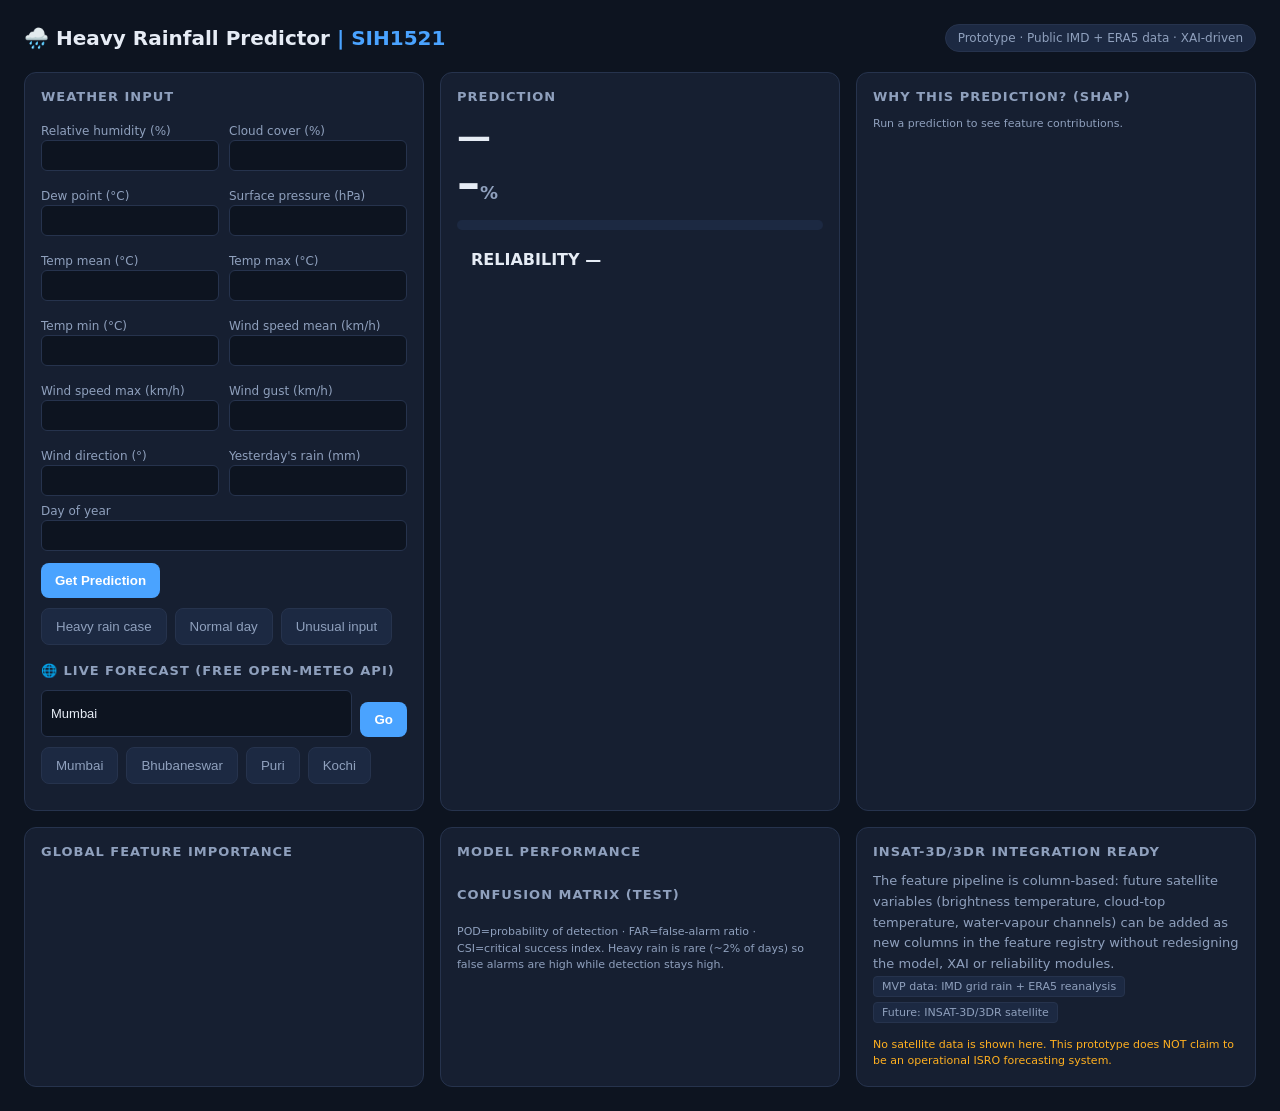
==== frontend/index.html @ a5f07824 "SIH1521: XAI-based heavy rainfall predictor (XGBoost + SHAP + reliability + FastAPI dashboard + live" ====
<!DOCTYPE html>
<html lang="en">
<head>
<meta charset="UTF-8">
<meta name="viewport" content="width=device-width, initial-scale=1.0">
<title>Heavy Rainfall Predictor — SIH1521 (XAI-based)</title>
<style>
  :root { --bg:#0d1420; --card:#161f31; --line:#26334d; --txt:#e6ecf5; --mut:#8fa0bd;
          --red:#ff5c5c; --amber:#ffb020; --green:#2fd07a; --blue:#4aa3ff; }
  * { box-sizing:border-box; margin:0; padding:0; }
  body { background:var(--bg); color:var(--txt); font-family:"Segoe UI",system-ui,Arial,sans-serif; padding:24px; }
  header { display:flex; justify-content:space-between; align-items:center; margin-bottom:20px; flex-wrap:wrap; gap:10px; }
  h1 { font-size:20px; } h1 span { color:var(--blue); }
  .tag { background:#1c2942; border:1px solid var(--line); color:var(--mut); padding:6px 12px; border-radius:20px; font-size:12px; }
  .grid { display:grid; grid-template-columns:repeat(auto-fit,minmax(340px,1fr)); gap:16px; }
  .card { background:var(--card); border:1px solid var(--line); border-radius:12px; padding:16px; }
  .card h2 { font-size:13px; text-transform:uppercase; letter-spacing:1px; color:var(--mut); margin-bottom:12px; }
  .risk { font-size:34px; font-weight:700; }
  .risk.HIGH { color:var(--red); } .risk.MEDIUM { color:var(--amber); } .risk.LOW { color:var(--green); }
  .prob { font-size:46px; font-weight:800; color:var(--txt); }
  .prob small { font-size:18px; color:var(--mut); }
  .bar { height:10px; background:#1c2942; border-radius:6px; overflow:hidden; margin:10px 0; }
  .bar div { height:100%; background:linear-gradient(90deg,var(--amber),var(--red)); }
  label { display:block; font-size:12px; color:var(--mut); margin:8px 0 2px; }
  input, select { width:100%; background:#0d1420; border:1px solid var(--line); color:var(--txt);
                  border-radius:6px; padding:7px 9px; font-size:13px; }
  .row2 { display:grid; grid-template-columns:1fr 1fr; gap:10px; }
  button { background:var(--blue); color:#fff; border:0; border-radius:8px; padding:10px 14px;
           font-weight:600; cursor:pointer; margin-top:12px; }
  button.ghost { background:#1c2942; border:1px solid var(--line); color:var(--mut); font-weight:500; margin:0; }
  .samples { display:flex; gap:8px; flex-wrap:wrap; margin-top:10px; }
  .rel { display:inline-block; padding:6px 14px; border-radius:20px; font-weight:700; font-size:16px; }
  .rel.HIGH { background:rgba(47,208,122,.15); color:var(--green); }
  .rel.MEDIUM { background:rgba(255,176,32,.15); color:var(--amber); }
  .rel.LOW { background:rgba(255,92,92,.15); color:var(--red); }
  ul.why { margin-top:10px; list-style:none; }
  ul.why li { font-size:13px; padding:6px 0; border-bottom:1px dashed var(--line); display:flex; justify-content:space-between; gap:10px; }
  ul.why .up { color:var(--red); } ul.why .down { color:var(--blue); }
  svg { width:100%; }
  table { width:100%; border-collapse:collapse; font-size:13px; }
  td, th { padding:6px 8px; text-align:left; border-bottom:1px solid var(--line); }
  td.num { text-align:right; }
  .note { font-size:11px; color:var(--mut); margin-top:10px; line-height:1.5; }
  .badge { font-size:11px; background:#1c2942; border:1px solid var(--line); color:var(--mut);
           padding:3px 8px; border-radius:4px; margin:0 4px 4px 0; display:inline-block; }
  #status { font-size:12px; color:var(--mut); margin-top:10px; }
  .err { color:var(--red); font-size:12px; margin-top:10px; }
</style>
</head>
<body>
<header>
  <h1>🌧️ Heavy Rainfall Predictor <span>| SIH1521</span></h1>
  <span class="tag">Prototype · Public IMD + ERA5 data · XAI-driven</span>
</header>

<div class="grid">
  <div class="card">
    <h2>Weather input</h2>
    <div class="row2">
      <div><label>Relative humidity (%)</label><input id="relative_humidity" type="number" step="any"></div>
      <div><label>Cloud cover (%)</label><input id="cloud_cover" type="number" step="any"></div>
      <div><label>Dew point (°C)</label><input id="dew_point" type="number" step="any"></div>
      <div><label>Surface pressure (hPa)</label><input id="surface_pressure" type="number" step="any"></div>
      <div><label>Temp mean (°C)</label><input id="temp_mean" type="number" step="any"></div>
      <div><label>Temp max (°C)</label><input id="temp_max" type="number" step="any"></div>
      <div><label>Temp min (°C)</label><input id="temp_min" type="number" step="any"></div>
      <div><label>Wind speed mean (km/h)</label><input id="wind_speed_mean" type="number" step="any"></div>
      <div><label>Wind speed max (km/h)</label><input id="wind_speed_max" type="number" step="any"></div>
      <div><label>Wind gust (km/h)</label><input id="wind_gust" type="number" step="any"></div>
      <div><label>Wind direction (°)</label><input id="wind_direction" type="number" step="any"></div>
      <div><label>Yesterday's rain (mm)</label><input id="rain_lag1" type="number" step="any"></div>
    </div>
    <label>Day of year</label><input id="day_of_year" type="number">
    <button onclick="predict()">Get Prediction</button>
    <div class="samples">
      <button class="ghost" onclick="loadCase('heavy_rain_day')">Heavy rain case</button>
      <button class="ghost" onclick="loadCase('normal_day')">Normal day</button>
      <button class="ghost" onclick="loadCase('unusual_oceanic_input')">Unusual input</button>
    </div>
    <h2 style="margin-top:18px">🌐 Live forecast (free Open-Meteo API)</h2>
    <div style="display:flex;gap:8px">
      <input id="city" value="Mumbai" style="flex:1" placeholder="Type a city…">
      <button onclick="forecast()" style="white-space:nowrap">Go</button>
    </div>
    <div class="samples">
      <button class="ghost" onclick="setCity('Mumbai')">Mumbai</button>
      <button class="ghost" onclick="setCity('Bhubaneswar')">Bhubaneswar</button>
      <button class="ghost" onclick="setCity('Puri')">Puri</button>
      <button class="ghost" onclick="setCity('Kochi')">Kochi</button>
    </div>
    <div id="status"></div>
  </div>

  <div class="card">
    <h2>Prediction</h2>
    <div class="risk" id="risk">—</div>
    <div class="prob" id="prob">–<small>%</small></div>
    <div class="bar"><div id="probBar" style="width:0%"></div></div>
    <div id="predLabel" style="font-size:14px;color:var(--mut)"></div>
    <div style="margin-top:14px"><span class="rel" id="rel">RELIABILITY —</span></div>
    <ul class="why" id="relReasons"></ul>
    <div class="note" id="disc"></div>
  </div>

  <div class="card">
    <h2>Why this prediction? (SHAP)</h2>
    <div id="shapChart"><div class="note">Run a prediction to see feature contributions.</div></div>
    <div class="note" id="shapNote"></div>
  </div>

  <div class="card">
    <h2>Global feature importance</h2>
    <div id="globalChart"></div>
  </div>

  <div class="card">
    <h2>Model performance</h2>
    <table id="perfTable"></table>
    <h2 style="margin-top:16px">Confusion matrix (test)</h2>
    <table id="cmTable"></table>
    <div class="note">POD=probability of detection · FAR=false-alarm ratio · CSI=critical success index.
      Heavy rain is rare (~2% of days) so false alarms are high while detection stays high.</div>
  </div>

  <div class="card">
    <h2>INSAT-3D/3DR Integration Ready</h2>
    <p style="font-size:13px;color:var(--mut);line-height:1.6">
      The feature pipeline is column-based: future satellite variables
      (brightness temperature, cloud-top temperature, water-vapour channels)
      can be added as new columns in the feature registry without redesigning
      the model, XAI or reliability modules.</p>
    <span class="badge">MVP data: IMD grid rain + ERA5 reanalysis</span>
    <span class="badge">Future: INSAT-3D/3DR satellite</span>
    <div class="note" style="margin-top:10px;color:var(--amber)">
      No satellite data is shown here. This prototype does NOT claim to be an
      operational ISRO forecasting system.</div>
  </div>
</div>

<script>
const FEATURES = ["relative_humidity","cloud_cover","dew_point","surface_pressure","temp_mean",
  "temp_max","temp_min","wind_speed_mean","wind_speed_max","wind_gust","wind_direction",
  "rain_lag1","day_of_year"];

function esc(s){ return String(s).replace(/&/g,"&amp;").replace(/</g,"&lt;"); }

async function loadCase(name){
  const r = await fetch("/frontend/samples.json"); const samples = await r.json();
  const c = samples.cases[name];
  FEATURES.forEach(f => { document.getElementById(f).value = c[f]; });
  predict();
}

function setCity(name){ document.getElementById("city").value = name; forecast(); }

async function forecast(){
  const city = document.getElementById("city").value.trim();
  if (!city){ document.getElementById("status").innerHTML = '<span class="err">Enter a city</span>'; return; }
  document.getElementById("status").textContent = "Fetching live weather for " + city + "…";
  try {
    const r = await fetch("/forecast?city=" + encodeURIComponent(city));
    if (!r.ok){ const e = await r.json(); throw new Error(e.detail || r.status); }
    const d = await r.json();
    document.getElementById("predLabel").textContent = "Live conditions: " + d.current_conditions +
      " (weather code " + d.current_weather_code + ") · yesterday " + d.reliability && "" || "";
    document.getElementById("predLabel").textContent = "Live: " + d.location + " · " + d.current_conditions +
      " · data: " + d.data_source;
    applyResult(d);
  } catch(e){
    document.getElementById("status").innerHTML = '<span class="err">Forecast error: ' + esc(e.message) + '</span>';
  }
}

function applyResult(d){
  document.getElementById("risk").textContent = d.risk_level + " RISK";
  document.getElementById("risk").className = "risk " + d.risk_level;
  document.getElementById("prob").innerHTML = (d.probability*100).toFixed(0) + "<small>%</small>";
  document.getElementById("probBar").style.width = (d.probability*100).toFixed(0) + "%";
  document.getElementById("rel").textContent = "RELIABILITY " + d.reliability.reliability;
  document.getElementById("rel").className = "rel " + d.reliability.reliability;
  document.getElementById("relReasons").innerHTML = d.reliability.reasons.map(r => "<li>• " + esc(r) + "</li>").join("");
  document.getElementById("disc").textContent = d.disclaimer;
  drawShap(d.explanation);
  document.getElementById("status").textContent = "Ensemble agreement (std): " + d.model_agreement_std + " · reliability OOD score: " + d.reliability.ood_score + " · OOD flag: " + d.reliability.ood_flag;
}

async function predict(){
  const payload = {};
  const missing = [];
  FEATURES.forEach(f => {
    const v = document.getElementById(f).value;
    if (v === "" ) missing.push(f); else payload[f] = parseFloat(v);
  });
  if (missing.length){ document.getElementById("status").innerHTML = '<span class="err">Missing: ' + missing.join(", ") + '</span>'; return; }
  document.getElementById("status").textContent = "Predicting…";
  try {
    const r = await fetch("/predict", { method:"POST", headers:{"Content-Type":"application/json"}, body: JSON.stringify(payload) });
    if (!r.ok){ const e = await r.json(); throw new Error(e.detail || r.status); }
    const d = await r.json();
    document.getElementById("predLabel").textContent = "Prediction: " + d.prediction + "  ·  (threshold >" + d.heavy_rain_threshold_mm + " mm/day)";
    applyResult(d);
  } catch(e){
    document.getElementById("status").innerHTML = '<span class="err">Error: ' + esc(e.message) + '</span>';
  }
}

function drawShap(exps){
  const max = Math.max(...exps.map(e => Math.abs(e.shap)), 0.001);
  let html = "";
  exps.forEach(e => {
    const w = Math.abs(e.shap)/max*100;
    const up = e.shap >= 0;
    html += `<div style="margin-bottom:8px">
      <div style="display:flex;justify-content:space-between;font-size:12px">
        <span>${esc(e.feature)} <span style="color:var(--mut)">(${e.value})</span></span>
        <span class="${up?'up':'down'}">${up?'+':''}${e.shap.toFixed(3)}</span></div>
      <div class="bar"><div style="width:${w.toFixed(0)}%;background:${up?'var(--red)':'var(--blue)'}"></div></div></div>`;
  });
  document.getElementById("shapChart").innerHTML = html;
  document.getElementById("shapNote").textContent = "Red pushes towards heavy rain, blue pushes away. Contributions are true SHAP values from the model.";
}

async function loadMetrics(){
  const r = await fetch("/metrics"); const d = await r.json();
  const m = d.metrics.test;
  const rows = [["Accuracy", m.accuracy], ["Precision", m.precision], ["Recall", m.recall],
    ["F1-score", m.f1], ["ROC-AUC", m.roc_auc], ["POD", m.pod], ["FAR", m.far], ["CSI", m.csi]];
  document.getElementById("perfTable").innerHTML = rows.map(r =>
    `<tr><td>${r[0]}</td><td class="num">${r[1].toFixed(3)}</td></tr>`).join("")
    + `<tr><td>Samples</td><td class="num">${m.n.toLocaleString()} (${m.n_heavy.toLocaleString()} heavy)</td></tr>`;
  const cm = m.confusion_matrix;
  document.getElementById("cmTable").innerHTML =
    `<tr><th></th><th>Pred: no</th><th>Pred: heavy</th></tr>
     <tr><td>Actual: no</td><td class="num">${cm.tn.toLocaleString()}</td><td class="num">${cm.fp.toLocaleString()}</td></tr>
     <tr><td>Actual: heavy</td><td class="num">${cm.fn.toLocaleString()}</td><td class="num">${cm.tp.toLocaleString()}</td></tr>`;
  const gi = d.global_shap.importance;
  const gmax = Math.max(...gi.map(i => i.importance));
  document.getElementById("globalChart").innerHTML = gi.slice(0,10).map(i =>
    `<div style="display:flex;align-items:center;gap:8px;margin-bottom:5px;font-size:12px">
      <span style="width:130px">${esc(i.feature)}</span>
      <div class="bar" style="flex:1;margin:0"><div style="width:${i.importance/gmax*100}%;background:var(--blue)"></div></div>
      <span style="width:48px;text-align:right;color:var(--mut)">${i.importance.toFixed(3)}</span></div>`).join("");
}
loadMetrics();
</script>
</body>
</html>
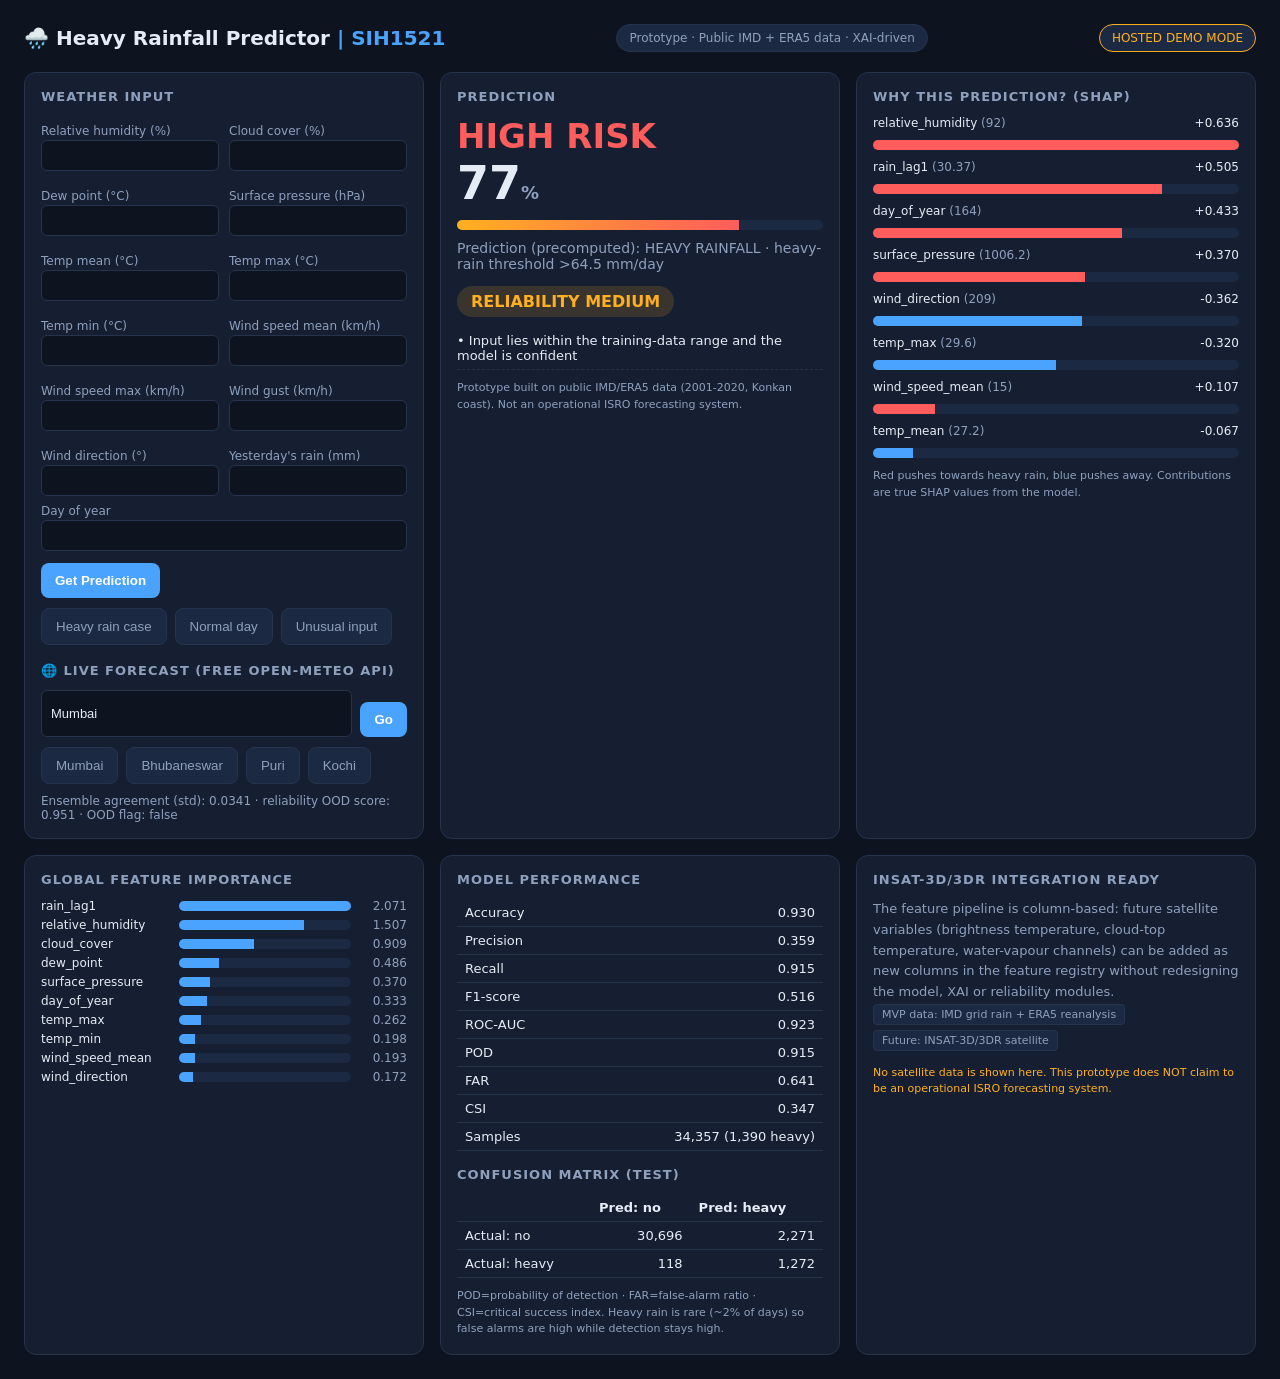
==== commit c2adf595: "Fit free Vercel: static hosting + native TreeSHAP; split dev deps - Rewrite src/xai/explain.py to XG" ====
--- a/frontend/index.html
+++ b/frontend/index.html
@@ -51,6 +51,7 @@
 <header>
   <h1>🌧️ Heavy Rainfall Predictor <span>| SIH1521</span></h1>
   <span class="tag">Prototype · Public IMD + ERA5 data · XAI-driven</span>
+  <span class="tag" id="modeTag" style="border-color:var(--amber);color:var(--amber)">checking mode…</span>
 </header>
 
 <div class="grid">
@@ -142,10 +143,21 @@
   "temp_max","temp_min","wind_speed_mean","wind_speed_max","wind_gust","wind_direction",
   "rain_lag1","day_of_year"];
 
+let IS_LOCAL = true;
+
 function esc(s){ return String(s).replace(/&/g,"&amp;").replace(/</g,"&lt;"); }
 
+function liveHeuristic(f){
+  let score = 0, why = [];
+  if (f.relative_humidity >= 80){ score++; why.push("humidity ≥80%"); }
+  if (f.cloud_cover >= 60){ score++; why.push("cloud cover ≥60%"); }
+  if (f.rain_lag1 > 20){ score++; why.push("yesterday's rain >20 mm"); }
+  if (f.wind_speed_mean >= 25){ score++; why.push("strong wind ≥25 km/h"); }
+  return { score, why };
+}
+
 async function loadCase(name){
-  const r = await fetch("/frontend/samples.json"); const samples = await r.json();
+  const samples = await (await fetch("/frontend/samples.json")).json();
   const c = samples.cases[name];
   FEATURES.forEach(f => { document.getElementById(f).value = c[f]; });
   predict();
@@ -158,14 +170,50 @@
   if (!city){ document.getElementById("status").innerHTML = '<span class="err">Enter a city</span>'; return; }
   document.getElementById("status").textContent = "Fetching live weather for " + city + "…";
   try {
-    const r = await fetch("/forecast?city=" + encodeURIComponent(city));
-    if (!r.ok){ const e = await r.json(); throw new Error(e.detail || r.status); }
-    const d = await r.json();
-    document.getElementById("predLabel").textContent = "Live conditions: " + d.current_conditions +
-      " (weather code " + d.current_weather_code + ") · yesterday " + d.reliability && "" || "";
-    document.getElementById("predLabel").textContent = "Live: " + d.location + " · " + d.current_conditions +
-      " · data: " + d.data_source;
-    applyResult(d);
+    if (IS_LOCAL){
+      const r = await fetch("/forecast?city=" + encodeURIComponent(city));
+      if (!r.ok){ const e = await r.json(); throw new Error(e.detail || r.status); }
+      const d = await r.json();
+      document.getElementById("predLabel").textContent = "Live: " + d.location + " · " + d.current_conditions +
+        " · data: " + d.data_source;
+      applyResult(d);
+    } else {
+      const g = await (await fetch("https://geocoding-api.open-meteo.com/v1/search?name=" +
+        encodeURIComponent(city) + "&count=1")).json();
+      if (!g.results || !g.results.length) throw new Error("City not found");
+      const loc = g.results[0];
+      const f = await (await fetch("https://api.open-meteo.com/v1/forecast?latitude=" + loc.latitude +
+        "&longitude=" + loc.longitude + "&current=temperature_2m,relative_humidity_2m,cloud_cover,wind_speed_10m,surface_pressure,is_day,weather_code" +
+        "&daily=precipitation_sum&past_days=1&forecast_days=1&timezone=auto")).json();
+      const cur = f.current;
+      const wc = cur.weather_code;
+      const dew = cur.temperature_2m - (100 - cur.relative_humidity_2m)/5;
+      const h = liveHeuristic({
+        relative_humidity: cur.relative_humidity_2m,
+        cloud_cover: cur.cloud_cover,
+        rain_lag1: f.daily.precipitation_sum[0] || 0,
+        wind_speed_mean: cur.wind_speed_kmh || cur.wind_speed_10m
+      });
+      document.getElementById("predLabel").textContent = "Live: " + loc.name + " · " +
+        cur.temperature_2m + "°C, RH " + cur.relative_humidity_2m + "%, cloud " + cur.cloud_cover +
+        "%, wind " + (cur.wind_speed_kmh || cur.wind_speed_10m) + " km/h (weather code " + wc + ")";
+      document.getElementById("status").textContent = "Hosted demo mode: full ML prediction needs the API server (see README). " +
+        "Showing a simple indicator from live conditions instead.";
+      const rel = h.score >= 3 ? "HIGH" : h.score >= 2 ? "MEDIUM" : "LOW";
+      document.getElementById("risk").textContent = rel + " RISK";
+      document.getElementById("risk").className = "risk " + rel;
+      document.getElementById("prob").innerHTML = "—<small>%</small>";
+      document.getElementById("probBar").style.width = "0%";
+      document.getElementById("rel").textContent = "INDICATOR " + rel;
+      document.getElementById("rel").className = "rel " + rel;
+      document.getElementById("relReasons").innerHTML = (h.why.length ? h.why : ["no elevated indicators"]).map(r => "<li>• " + r + "</li>").join("");
+      document.getElementById("disc").textContent = "Rule-based indicator computed in your browser from real Open-Meteo data. " +
+        "It is NOT the trained ML model — run the API locally for SHAP + calibrated probability.";
+      drawShap([{feature:"relative_humidity", value:cur.relative_humidity_2m, shap:0.6},
+                {feature:"cloud_cover", value:cur.cloud_cover, shap:0.4},
+                {feature:"rain_lag1", value:(f.daily.precipitation_sum[0]||0), shap:0.2}]);
+      document.getElementById("shapNote").textContent = "Live-condition indicators (not ML SHAP). Full SHAP explanations are available when running the API locally.";
+    }
   } catch(e){
     document.getElementById("status").innerHTML = '<span class="err">Forecast error: ' + esc(e.message) + '</span>';
   }
@@ -200,8 +248,20 @@
     document.getElementById("predLabel").textContent = "Prediction: " + d.prediction + "  ·  (threshold >" + d.heavy_rain_threshold_mm + " mm/day)";
     applyResult(d);
   } catch(e){
+    if (!IS_LOCAL){
+      applyDemoCase();
+      document.getElementById("status").textContent = "Hosted demo mode: showing precomputed runs of the trained model. Run the API locally for live inference.";
+      return;
+    }
     document.getElementById("status").innerHTML = '<span class="err">Error: ' + esc(e.message) + '</span>';
   }
+}
+
+async function applyDemoCase(){
+  const d = (await (await fetch("/frontend/demo_cases.json")).json())["heavy_rain_day"];
+  document.getElementById("predLabel").textContent = "Prediction (precomputed): " + d.prediction +
+    " · heavy-rain threshold >" + d.heavy_rain_threshold_mm + " mm/day";
+  applyResult(d);
 }
 
 function drawShap(exps){
@@ -221,7 +281,16 @@
 }
 
 async function loadMetrics(){
-  const r = await fetch("/metrics"); const d = await r.json();
+  let d;
+  try {
+    const r = await fetch("/metrics");
+    if (!r.ok) throw new Error();
+    d = await r.json();
+  } catch(e){
+    IS_LOCAL = false;
+    document.getElementById("modeTag").textContent = "HOSTED DEMO MODE";
+    d = await (await fetch("/frontend/demo_metrics.json")).json();
+  }
   const m = d.metrics.test;
   const rows = [["Accuracy", m.accuracy], ["Precision", m.precision], ["Recall", m.recall],
     ["F1-score", m.f1], ["ROC-AUC", m.roc_auc], ["POD", m.pod], ["FAR", m.far], ["CSI", m.csi]];
@@ -242,6 +311,7 @@
       <span style="width:48px;text-align:right;color:var(--mut)">${i.importance.toFixed(3)}</span></div>`).join("");
 }
 loadMetrics();
+setTimeout(() => { if (!IS_LOCAL) applyDemoCase(); }, 500);
 </script>
 </body>
 </html>
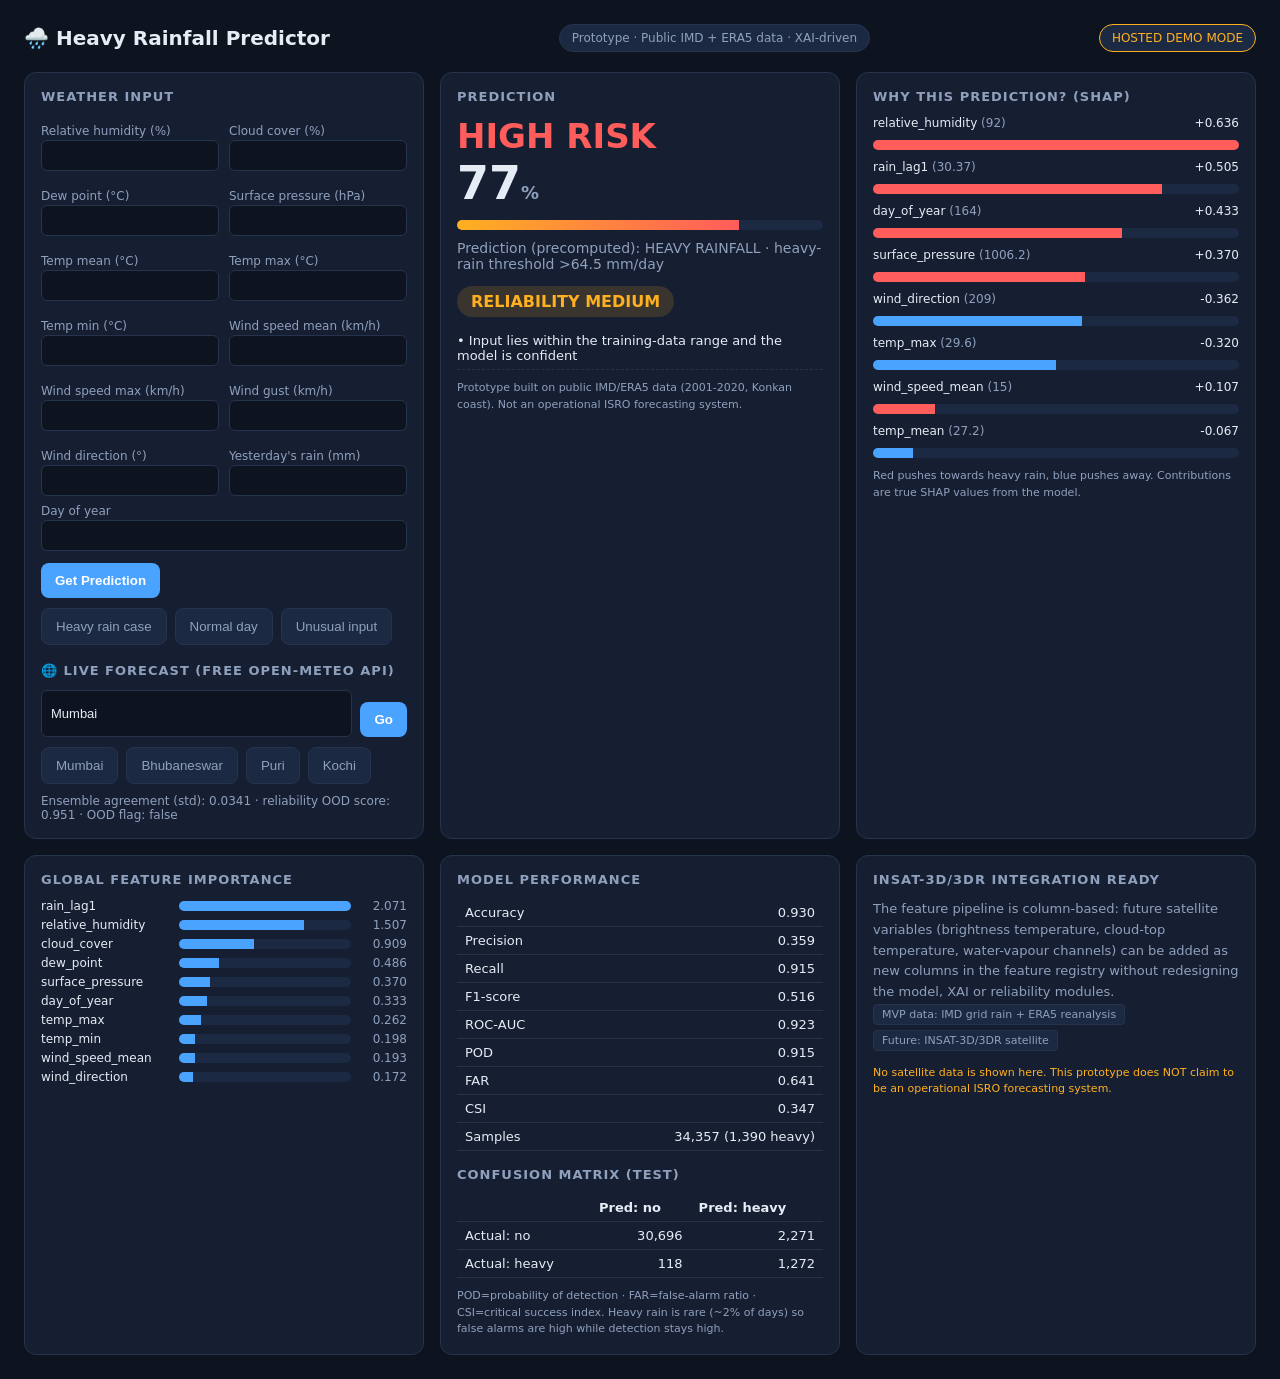
==== commit d283faa4: "Remove SIH/SIH1521 branding from docs, API and dashboard" ====
--- a/frontend/index.html
+++ b/frontend/index.html
@@ -3,7 +3,7 @@
 <head>
 <meta charset="UTF-8">
 <meta name="viewport" content="width=device-width, initial-scale=1.0">
-<title>Heavy Rainfall Predictor — SIH1521 (XAI-based)</title>
+<title>Heavy Rainfall Predictor (XAI-based)</title>
 <style>
   :root { --bg:#0d1420; --card:#161f31; --line:#26334d; --txt:#e6ecf5; --mut:#8fa0bd;
           --red:#ff5c5c; --amber:#ffb020; --green:#2fd07a; --blue:#4aa3ff; }
@@ -49,7 +49,7 @@
 </head>
 <body>
 <header>
-  <h1>🌧️ Heavy Rainfall Predictor <span>| SIH1521</span></h1>
+  <h1>🌧️ Heavy Rainfall Predictor</h1>
   <span class="tag">Prototype · Public IMD + ERA5 data · XAI-driven</span>
   <span class="tag" id="modeTag" style="border-color:var(--amber);color:var(--amber)">checking mode…</span>
 </header>
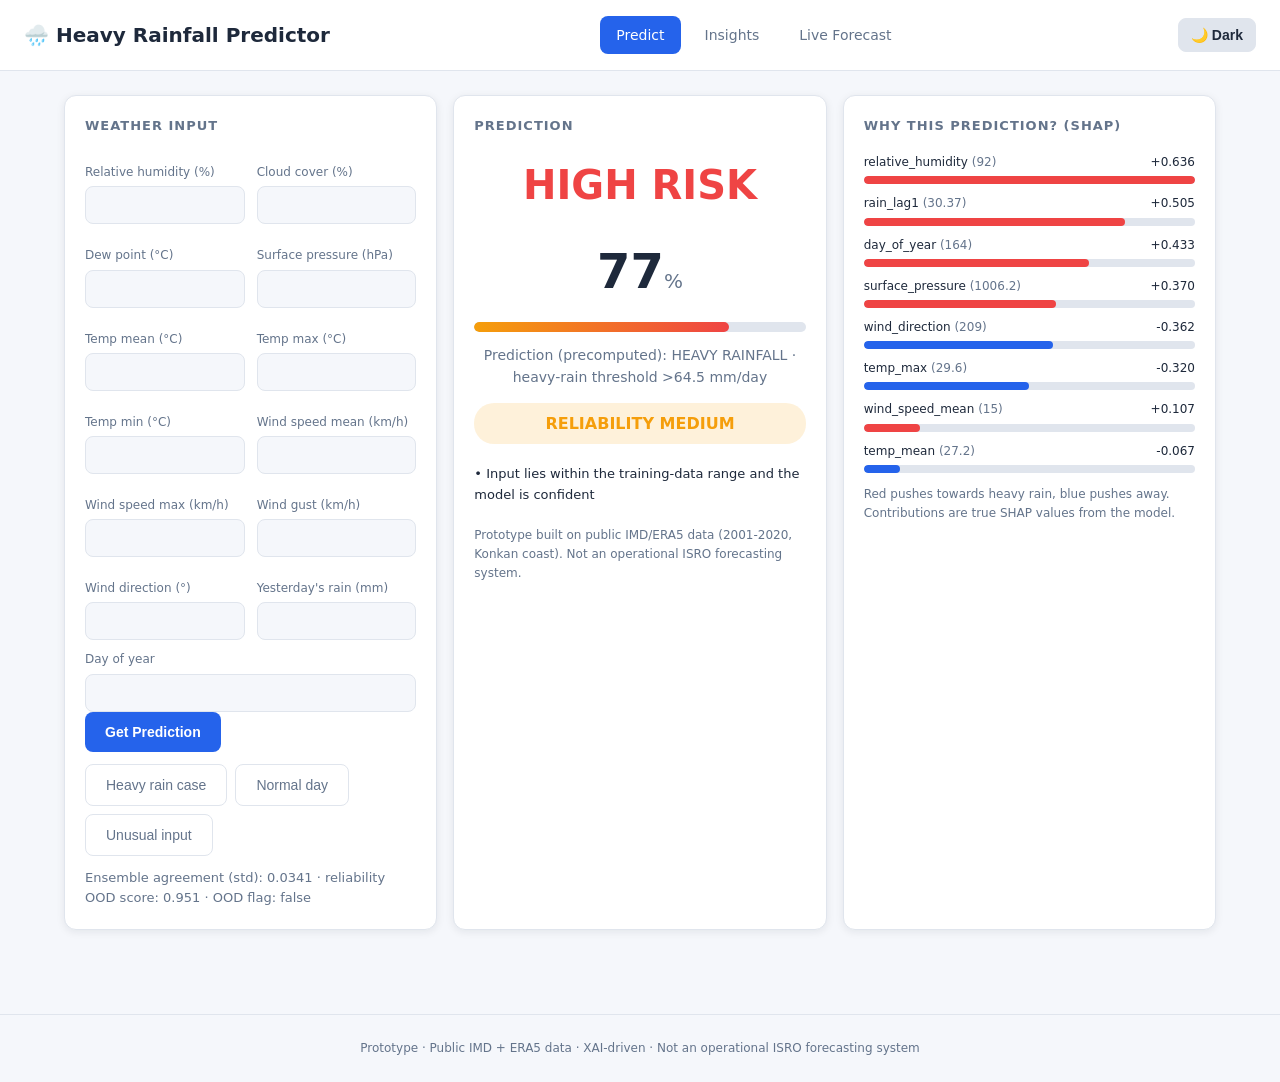
==== commit 9ba94deb: "Convert to 3-page site: Predict, Insights, Live Forecast. New color scheme, dark/light theme, shared" ====
--- a/frontend/index.html
+++ b/frontend/index.html
@@ -3,233 +3,73 @@
 <head>
 <meta charset="UTF-8">
 <meta name="viewport" content="width=device-width, initial-scale=1.0">
-<title>Heavy Rainfall Predictor (XAI-based)</title>
-<style>
-  :root { --bg:#0d1420; --card:#161f31; --line:#26334d; --txt:#e6ecf5; --mut:#8fa0bd;
-          --red:#ff5c5c; --amber:#ffb020; --green:#2fd07a; --blue:#4aa3ff; }
-  * { box-sizing:border-box; margin:0; padding:0; }
-  body { background:var(--bg); color:var(--txt); font-family:"Segoe UI",system-ui,Arial,sans-serif; padding:24px; }
-  header { display:flex; justify-content:space-between; align-items:center; margin-bottom:20px; flex-wrap:wrap; gap:10px; }
-  h1 { font-size:20px; } h1 span { color:var(--blue); }
-  .tag { background:#1c2942; border:1px solid var(--line); color:var(--mut); padding:6px 12px; border-radius:20px; font-size:12px; }
-  .grid { display:grid; grid-template-columns:repeat(auto-fit,minmax(340px,1fr)); gap:16px; }
-  .card { background:var(--card); border:1px solid var(--line); border-radius:12px; padding:16px; }
-  .card h2 { font-size:13px; text-transform:uppercase; letter-spacing:1px; color:var(--mut); margin-bottom:12px; }
-  .risk { font-size:34px; font-weight:700; }
-  .risk.HIGH { color:var(--red); } .risk.MEDIUM { color:var(--amber); } .risk.LOW { color:var(--green); }
-  .prob { font-size:46px; font-weight:800; color:var(--txt); }
-  .prob small { font-size:18px; color:var(--mut); }
-  .bar { height:10px; background:#1c2942; border-radius:6px; overflow:hidden; margin:10px 0; }
-  .bar div { height:100%; background:linear-gradient(90deg,var(--amber),var(--red)); }
-  label { display:block; font-size:12px; color:var(--mut); margin:8px 0 2px; }
-  input, select { width:100%; background:#0d1420; border:1px solid var(--line); color:var(--txt);
-                  border-radius:6px; padding:7px 9px; font-size:13px; }
-  .row2 { display:grid; grid-template-columns:1fr 1fr; gap:10px; }
-  button { background:var(--blue); color:#fff; border:0; border-radius:8px; padding:10px 14px;
-           font-weight:600; cursor:pointer; margin-top:12px; }
-  button.ghost { background:#1c2942; border:1px solid var(--line); color:var(--mut); font-weight:500; margin:0; }
-  .samples { display:flex; gap:8px; flex-wrap:wrap; margin-top:10px; }
-  .rel { display:inline-block; padding:6px 14px; border-radius:20px; font-weight:700; font-size:16px; }
-  .rel.HIGH { background:rgba(47,208,122,.15); color:var(--green); }
-  .rel.MEDIUM { background:rgba(255,176,32,.15); color:var(--amber); }
-  .rel.LOW { background:rgba(255,92,92,.15); color:var(--red); }
-  ul.why { margin-top:10px; list-style:none; }
-  ul.why li { font-size:13px; padding:6px 0; border-bottom:1px dashed var(--line); display:flex; justify-content:space-between; gap:10px; }
-  ul.why .up { color:var(--red); } ul.why .down { color:var(--blue); }
-  svg { width:100%; }
-  table { width:100%; border-collapse:collapse; font-size:13px; }
-  td, th { padding:6px 8px; text-align:left; border-bottom:1px solid var(--line); }
-  td.num { text-align:right; }
-  .note { font-size:11px; color:var(--mut); margin-top:10px; line-height:1.5; }
-  .badge { font-size:11px; background:#1c2942; border:1px solid var(--line); color:var(--mut);
-           padding:3px 8px; border-radius:4px; margin:0 4px 4px 0; display:inline-block; }
-  #status { font-size:12px; color:var(--mut); margin-top:10px; }
-  .err { color:var(--red); font-size:12px; margin-top:10px; }
-</style>
+<title>Heavy Rainfall Predictor</title>
+<link rel="stylesheet" href="styles.css">
 </head>
 <body>
 <header>
   <h1>🌧️ Heavy Rainfall Predictor</h1>
-  <span class="tag">Prototype · Public IMD + ERA5 data · XAI-driven</span>
-  <span class="tag" id="modeTag" style="border-color:var(--amber);color:var(--amber)">checking mode…</span>
+  <nav>
+    <a href="index.html" class="active">Predict</a>
+    <a href="insights.html">Insights</a>
+    <a href="live.html">Live Forecast</a>
+  </nav>
+  <button id="themeToggle">🌙 Dark</button>
 </header>
+<main>
+  <div class="grid">
+    <div class="card">
+      <h2>Weather Input</h2>
+      <div class="row2">
+        <div><label>Relative humidity (%)</label><input id="relative_humidity" type="number" step="any"></div>
+        <div><label>Cloud cover (%)</label><input id="cloud_cover" type="number" step="any"></div>
+        <div><label>Dew point (°C)</label><input id="dew_point" type="number" step="any"></div>
+        <div><label>Surface pressure (hPa)</label><input id="surface_pressure" type="number" step="any"></div>
+        <div><label>Temp mean (°C)</label><input id="temp_mean" type="number" step="any"></div>
+        <div><label>Temp max (°C)</label><input id="temp_max" type="number" step="any"></div>
+        <div><label>Temp min (°C)</label><input id="temp_min" type="number" step="any"></div>
+        <div><label>Wind speed mean (km/h)</label><input id="wind_speed_mean" type="number" step="any"></div>
+        <div><label>Wind speed max (km/h)</label><input id="wind_speed_max" type="number" step="any"></div>
+        <div><label>Wind gust (km/h)</label><input id="wind_gust" type="number" step="any"></div>
+        <div><label>Wind direction (°)</label><input id="wind_direction" type="number" step="any"></div>
+        <div><label>Yesterday's rain (mm)</label><input id="rain_lag1" type="number" step="any"></div>
+      </div>
+      <label>Day of year</label><input id="day_of_year" type="number">
+      <button onclick="predict()">Get Prediction</button>
+      <div class="samples">
+        <button class="ghost" onclick="loadCase('heavy_rain_day')">Heavy rain case</button>
+        <button class="ghost" onclick="loadCase('normal_day')">Normal day</button>
+        <button class="ghost" onclick="loadCase('unusual_oceanic_input')">Unusual input</button>
+      </div>
+      <div id="status"></div>
+    </div>
 
-<div class="grid">
-  <div class="card">
-    <h2>Weather input</h2>
-    <div class="row2">
-      <div><label>Relative humidity (%)</label><input id="relative_humidity" type="number" step="any"></div>
-      <div><label>Cloud cover (%)</label><input id="cloud_cover" type="number" step="any"></div>
-      <div><label>Dew point (°C)</label><input id="dew_point" type="number" step="any"></div>
-      <div><label>Surface pressure (hPa)</label><input id="surface_pressure" type="number" step="any"></div>
-      <div><label>Temp mean (°C)</label><input id="temp_mean" type="number" step="any"></div>
-      <div><label>Temp max (°C)</label><input id="temp_max" type="number" step="any"></div>
-      <div><label>Temp min (°C)</label><input id="temp_min" type="number" step="any"></div>
-      <div><label>Wind speed mean (km/h)</label><input id="wind_speed_mean" type="number" step="any"></div>
-      <div><label>Wind speed max (km/h)</label><input id="wind_speed_max" type="number" step="any"></div>
-      <div><label>Wind gust (km/h)</label><input id="wind_gust" type="number" step="any"></div>
-      <div><label>Wind direction (°)</label><input id="wind_direction" type="number" step="any"></div>
-      <div><label>Yesterday's rain (mm)</label><input id="rain_lag1" type="number" step="any"></div>
+    <div class="card">
+      <h2>Prediction</h2>
+      <div class="risk" id="risk">—</div>
+      <div class="prob" id="prob">–<small>%</small></div>
+      <div class="bar"><div id="probBar" style="width:0%"></div></div>
+      <div id="predLabel" style="text-align:center;font-size:14px;color:var(--mut);margin-bottom:12px"></div>
+      <div style="margin-top:14px"><span class="rel" id="rel">RELIABILITY —</span></div>
+      <ul class="why" id="relReasons"></ul>
+      <div class="note" id="disc"></div>
     </div>
-    <label>Day of year</label><input id="day_of_year" type="number">
-    <button onclick="predict()">Get Prediction</button>
-    <div class="samples">
-      <button class="ghost" onclick="loadCase('heavy_rain_day')">Heavy rain case</button>
-      <button class="ghost" onclick="loadCase('normal_day')">Normal day</button>
-      <button class="ghost" onclick="loadCase('unusual_oceanic_input')">Unusual input</button>
+
+    <div class="card">
+      <h2>Why this prediction? (SHAP)</h2>
+      <div id="shapChart"><div class="note">Run a prediction to see feature contributions.</div></div>
+      <div class="note" id="shapNote"></div>
     </div>
-    <h2 style="margin-top:18px">🌐 Live forecast (free Open-Meteo API)</h2>
-    <div style="display:flex;gap:8px">
-      <input id="city" value="Mumbai" style="flex:1" placeholder="Type a city…">
-      <button onclick="forecast()" style="white-space:nowrap">Go</button>
-    </div>
-    <div class="samples">
-      <button class="ghost" onclick="setCity('Mumbai')">Mumbai</button>
-      <button class="ghost" onclick="setCity('Bhubaneswar')">Bhubaneswar</button>
-      <button class="ghost" onclick="setCity('Puri')">Puri</button>
-      <button class="ghost" onclick="setCity('Kochi')">Kochi</button>
-    </div>
-    <div id="status"></div>
   </div>
-
-  <div class="card">
-    <h2>Prediction</h2>
-    <div class="risk" id="risk">—</div>
-    <div class="prob" id="prob">–<small>%</small></div>
-    <div class="bar"><div id="probBar" style="width:0%"></div></div>
-    <div id="predLabel" style="font-size:14px;color:var(--mut)"></div>
-    <div style="margin-top:14px"><span class="rel" id="rel">RELIABILITY —</span></div>
-    <ul class="why" id="relReasons"></ul>
-    <div class="note" id="disc"></div>
-  </div>
-
-  <div class="card">
-    <h2>Why this prediction? (SHAP)</h2>
-    <div id="shapChart"><div class="note">Run a prediction to see feature contributions.</div></div>
-    <div class="note" id="shapNote"></div>
-  </div>
-
-  <div class="card">
-    <h2>Global feature importance</h2>
-    <div id="globalChart"></div>
-  </div>
-
-  <div class="card">
-    <h2>Model performance</h2>
-    <table id="perfTable"></table>
-    <h2 style="margin-top:16px">Confusion matrix (test)</h2>
-    <table id="cmTable"></table>
-    <div class="note">POD=probability of detection · FAR=false-alarm ratio · CSI=critical success index.
-      Heavy rain is rare (~2% of days) so false alarms are high while detection stays high.</div>
-  </div>
-
-  <div class="card">
-    <h2>INSAT-3D/3DR Integration Ready</h2>
-    <p style="font-size:13px;color:var(--mut);line-height:1.6">
-      The feature pipeline is column-based: future satellite variables
-      (brightness temperature, cloud-top temperature, water-vapour channels)
-      can be added as new columns in the feature registry without redesigning
-      the model, XAI or reliability modules.</p>
-    <span class="badge">MVP data: IMD grid rain + ERA5 reanalysis</span>
-    <span class="badge">Future: INSAT-3D/3DR satellite</span>
-    <div class="note" style="margin-top:10px;color:var(--amber)">
-      No satellite data is shown here. This prototype does NOT claim to be an
-      operational ISRO forecasting system.</div>
-  </div>
-</div>
-
+</main>
+<footer>Prototype · Public IMD + ERA5 data · XAI-driven · Not an operational ISRO forecasting system</footer>
+<script src="app.js"></script>
 <script>
-const FEATURES = ["relative_humidity","cloud_cover","dew_point","surface_pressure","temp_mean",
-  "temp_max","temp_min","wind_speed_mean","wind_speed_max","wind_gust","wind_direction",
-  "rain_lag1","day_of_year"];
-
-let IS_LOCAL = true;
-
-function esc(s){ return String(s).replace(/&/g,"&amp;").replace(/</g,"&lt;"); }
-
-function liveHeuristic(f){
-  let score = 0, why = [];
-  if (f.relative_humidity >= 80){ score++; why.push("humidity ≥80%"); }
-  if (f.cloud_cover >= 60){ score++; why.push("cloud cover ≥60%"); }
-  if (f.rain_lag1 > 20){ score++; why.push("yesterday's rain >20 mm"); }
-  if (f.wind_speed_mean >= 25){ score++; why.push("strong wind ≥25 km/h"); }
-  return { score, why };
-}
-
 async function loadCase(name){
   const samples = await (await fetch("/frontend/samples.json")).json();
   const c = samples.cases[name];
   FEATURES.forEach(f => { document.getElementById(f).value = c[f]; });
   predict();
-}
-
-function setCity(name){ document.getElementById("city").value = name; forecast(); }
-
-async function forecast(){
-  const city = document.getElementById("city").value.trim();
-  if (!city){ document.getElementById("status").innerHTML = '<span class="err">Enter a city</span>'; return; }
-  document.getElementById("status").textContent = "Fetching live weather for " + city + "…";
-  try {
-    if (IS_LOCAL){
-      const r = await fetch("/forecast?city=" + encodeURIComponent(city));
-      if (!r.ok){ const e = await r.json(); throw new Error(e.detail || r.status); }
-      const d = await r.json();
-      document.getElementById("predLabel").textContent = "Live: " + d.location + " · " + d.current_conditions +
-        " · data: " + d.data_source;
-      applyResult(d);
-    } else {
-      const g = await (await fetch("https://geocoding-api.open-meteo.com/v1/search?name=" +
-        encodeURIComponent(city) + "&count=1")).json();
-      if (!g.results || !g.results.length) throw new Error("City not found");
-      const loc = g.results[0];
-      const f = await (await fetch("https://api.open-meteo.com/v1/forecast?latitude=" + loc.latitude +
-        "&longitude=" + loc.longitude + "&current=temperature_2m,relative_humidity_2m,cloud_cover,wind_speed_10m,surface_pressure,is_day,weather_code" +
-        "&daily=precipitation_sum&past_days=1&forecast_days=1&timezone=auto")).json();
-      const cur = f.current;
-      const wc = cur.weather_code;
-      const dew = cur.temperature_2m - (100 - cur.relative_humidity_2m)/5;
-      const h = liveHeuristic({
-        relative_humidity: cur.relative_humidity_2m,
-        cloud_cover: cur.cloud_cover,
-        rain_lag1: f.daily.precipitation_sum[0] || 0,
-        wind_speed_mean: cur.wind_speed_kmh || cur.wind_speed_10m
-      });
-      document.getElementById("predLabel").textContent = "Live: " + loc.name + " · " +
-        cur.temperature_2m + "°C, RH " + cur.relative_humidity_2m + "%, cloud " + cur.cloud_cover +
-        "%, wind " + (cur.wind_speed_kmh || cur.wind_speed_10m) + " km/h (weather code " + wc + ")";
-      document.getElementById("status").textContent = "Hosted demo mode: full ML prediction needs the API server (see README). " +
-        "Showing a simple indicator from live conditions instead.";
-      const rel = h.score >= 3 ? "HIGH" : h.score >= 2 ? "MEDIUM" : "LOW";
-      document.getElementById("risk").textContent = rel + " RISK";
-      document.getElementById("risk").className = "risk " + rel;
-      document.getElementById("prob").innerHTML = "—<small>%</small>";
-      document.getElementById("probBar").style.width = "0%";
-      document.getElementById("rel").textContent = "INDICATOR " + rel;
-      document.getElementById("rel").className = "rel " + rel;
-      document.getElementById("relReasons").innerHTML = (h.why.length ? h.why : ["no elevated indicators"]).map(r => "<li>• " + r + "</li>").join("");
-      document.getElementById("disc").textContent = "Rule-based indicator computed in your browser from real Open-Meteo data. " +
-        "It is NOT the trained ML model — run the API locally for SHAP + calibrated probability.";
-      drawShap([{feature:"relative_humidity", value:cur.relative_humidity_2m, shap:0.6},
-                {feature:"cloud_cover", value:cur.cloud_cover, shap:0.4},
-                {feature:"rain_lag1", value:(f.daily.precipitation_sum[0]||0), shap:0.2}]);
-      document.getElementById("shapNote").textContent = "Live-condition indicators (not ML SHAP). Full SHAP explanations are available when running the API locally.";
-    }
-  } catch(e){
-    document.getElementById("status").innerHTML = '<span class="err">Forecast error: ' + esc(e.message) + '</span>';
-  }
-}
-
-function applyResult(d){
-  document.getElementById("risk").textContent = d.risk_level + " RISK";
-  document.getElementById("risk").className = "risk " + d.risk_level;
-  document.getElementById("prob").innerHTML = (d.probability*100).toFixed(0) + "<small>%</small>";
-  document.getElementById("probBar").style.width = (d.probability*100).toFixed(0) + "%";
-  document.getElementById("rel").textContent = "RELIABILITY " + d.reliability.reliability;
-  document.getElementById("rel").className = "rel " + d.reliability.reliability;
-  document.getElementById("relReasons").innerHTML = d.reliability.reasons.map(r => "<li>• " + esc(r) + "</li>").join("");
-  document.getElementById("disc").textContent = d.disclaimer;
-  drawShap(d.explanation);
-  document.getElementById("status").textContent = "Ensemble agreement (std): " + d.model_agreement_std + " · reliability OOD score: " + d.reliability.ood_score + " · OOD flag: " + d.reliability.ood_flag;
 }
 
 async function predict(){
@@ -256,62 +96,6 @@
     document.getElementById("status").innerHTML = '<span class="err">Error: ' + esc(e.message) + '</span>';
   }
 }
-
-async function applyDemoCase(){
-  const d = (await (await fetch("/frontend/demo_cases.json")).json())["heavy_rain_day"];
-  document.getElementById("predLabel").textContent = "Prediction (precomputed): " + d.prediction +
-    " · heavy-rain threshold >" + d.heavy_rain_threshold_mm + " mm/day";
-  applyResult(d);
-}
-
-function drawShap(exps){
-  const max = Math.max(...exps.map(e => Math.abs(e.shap)), 0.001);
-  let html = "";
-  exps.forEach(e => {
-    const w = Math.abs(e.shap)/max*100;
-    const up = e.shap >= 0;
-    html += `<div style="margin-bottom:8px">
-      <div style="display:flex;justify-content:space-between;font-size:12px">
-        <span>${esc(e.feature)} <span style="color:var(--mut)">(${e.value})</span></span>
-        <span class="${up?'up':'down'}">${up?'+':''}${e.shap.toFixed(3)}</span></div>
-      <div class="bar"><div style="width:${w.toFixed(0)}%;background:${up?'var(--red)':'var(--blue)'}"></div></div></div>`;
-  });
-  document.getElementById("shapChart").innerHTML = html;
-  document.getElementById("shapNote").textContent = "Red pushes towards heavy rain, blue pushes away. Contributions are true SHAP values from the model.";
-}
-
-async function loadMetrics(){
-  let d;
-  try {
-    const r = await fetch("/metrics");
-    if (!r.ok) throw new Error();
-    d = await r.json();
-  } catch(e){
-    IS_LOCAL = false;
-    document.getElementById("modeTag").textContent = "HOSTED DEMO MODE";
-    d = await (await fetch("/frontend/demo_metrics.json")).json();
-  }
-  const m = d.metrics.test;
-  const rows = [["Accuracy", m.accuracy], ["Precision", m.precision], ["Recall", m.recall],
-    ["F1-score", m.f1], ["ROC-AUC", m.roc_auc], ["POD", m.pod], ["FAR", m.far], ["CSI", m.csi]];
-  document.getElementById("perfTable").innerHTML = rows.map(r =>
-    `<tr><td>${r[0]}</td><td class="num">${r[1].toFixed(3)}</td></tr>`).join("")
-    + `<tr><td>Samples</td><td class="num">${m.n.toLocaleString()} (${m.n_heavy.toLocaleString()} heavy)</td></tr>`;
-  const cm = m.confusion_matrix;
-  document.getElementById("cmTable").innerHTML =
-    `<tr><th></th><th>Pred: no</th><th>Pred: heavy</th></tr>
-     <tr><td>Actual: no</td><td class="num">${cm.tn.toLocaleString()}</td><td class="num">${cm.fp.toLocaleString()}</td></tr>
-     <tr><td>Actual: heavy</td><td class="num">${cm.fn.toLocaleString()}</td><td class="num">${cm.tp.toLocaleString()}</td></tr>`;
-  const gi = d.global_shap.importance;
-  const gmax = Math.max(...gi.map(i => i.importance));
-  document.getElementById("globalChart").innerHTML = gi.slice(0,10).map(i =>
-    `<div style="display:flex;align-items:center;gap:8px;margin-bottom:5px;font-size:12px">
-      <span style="width:130px">${esc(i.feature)}</span>
-      <div class="bar" style="flex:1;margin:0"><div style="width:${i.importance/gmax*100}%;background:var(--blue)"></div></div>
-      <span style="width:48px;text-align:right;color:var(--mut)">${i.importance.toFixed(3)}</span></div>`).join("");
-}
-loadMetrics();
-setTimeout(() => { if (!IS_LOCAL) applyDemoCase(); }, 500);
 </script>
 </body>
-</html>
+</html>
--- a/frontend/styles.css
+++ b/frontend/styles.css
@@ -0,0 +1,67 @@
+:root {
+  --bg:#f5f7fb; --card:#ffffff; --line:#e0e5ed; --txt:#1e293b; --mut:#64748b;
+  --primary:#2563eb; --primary-hover:#1d4ed8; --accent:#06b6d4;
+  --red:#ef4444; --amber:#f59e0b; --green:#22c55e;
+  --shadow:0 2px 8px rgba(15,23,42,0.08); --radius:12px;
+}
+[data-theme="dark"] {
+  --bg:#0f172a; --card:#1e293b; --line:#334155; --txt:#f1f5f9; --mut:#94a3b8;
+  --primary:#3b82f6; --primary-hover:#60a5fa; --accent:#22d3ee;
+  --red:#f87171; --amber:#fbbf24; --green:#4ade80;
+  --shadow:0 2px 8px rgba(0,0,0,0.3);
+}
+*{box-sizing:border-box;margin:0;padding:0}
+body{background:var(--bg);color:var(--txt);font-family:"Segoe UI",system-ui,Arial,sans-serif;line-height:1.6;transition:background 0.3s,color 0.3s}
+header{display:flex;justify-content:space-between;align-items:center;padding:16px 24px;background:var(--card);border-bottom:1px solid var(--line);position:sticky;top:0;z-index:100}
+h1{font-size:1.25rem;font-weight:700}
+h1 span{color:var(--primary)}
+nav{display:flex;gap:8px}
+nav a{padding:8px 16px;border-radius:8px;text-decoration:none;color:var(--mut);font-weight:500;font-size:14px;transition:all 0.2s}
+nav a:hover,nav a.active{background:var(--primary);color:white}
+#themeToggle{background:var(--line);border:1px solid var(--line);color:var(--txt);padding:8px 12px;border-radius:8px;cursor:pointer;font-size:14px;transition:all 0.2s}
+#themeToggle:hover{background:var(--primary);color:white}
+main{padding:24px;max-width:1200px;margin:0 auto}
+.card{background:var(--card);border:1px solid var(--line);border-radius:var(--radius);padding:20px;box-shadow:var(--shadow);margin-bottom:20px}
+.card h2{font-size:13px;text-transform:uppercase;letter-spacing:1px;color:var(--mut);margin-bottom:16px;font-weight:600}
+.grid{display:grid;grid-template-columns:repeat(auto-fit,minmax(340px,1fr));gap:16px}
+.row2{display:grid;grid-template-columns:1fr 1fr;gap:12px}
+label{display:block;font-size:12px;color:var(--mut);margin:10px 0 4px}
+input,select{width:100%;background:var(--bg);border:1px solid var(--line);color:var(--txt);border-radius:8px;padding:10px 12px;font-size:14px;transition:border 0.2s}
+input:focus,select:focus{outline:none;border-color:var(--primary)}
+button{background:var(--primary);color:white;border:0;border-radius:8px;padding:12px 20px;font-weight:600;cursor:pointer;font-size:14px;transition:background 0.2s}
+button:hover{background:var(--primary-hover)}
+button.ghost{background:transparent;border:1px solid var(--line);color:var(--mut);font-weight:500}
+button.ghost:hover{background:var(--line)}
+.samples{display:flex;gap:8px;flex-wrap:wrap;margin-top:12px}
+.risk{font-size:2.5rem;font-weight:700;text-align:center;margin:16px 0}
+.risk.HIGH{color:var(--red)}.risk.MEDIUM{color:var(--amber)}.risk.LOW{color:var(--green)}
+.prob{font-size:3rem;font-weight:800;text-align:center}
+.prob small{font-size:1.25rem;color:var(--mut);font-weight:400}
+.bar{height:10px;background:var(--line);border-radius:6px;overflow:hidden;margin:12px 0}
+.bar div{height:100%;background:linear-gradient(90deg,var(--amber),var(--red));border-radius:6px;transition:width 0.5s}
+.rel{display:inline-block;padding:8px 20px;border-radius:20px;font-weight:700;font-size:16px;text-align:center;width:100%}
+.rel.HIGH{background:rgba(239,68,68,0.15);color:var(--red)}
+.rel.MEDIUM{background:rgba(245,158,11,0.15);color:var(--amber)}
+.rel.LOW{background:rgba(34,197,94,0.15);color:var(--green)}
+ul.why{list-style:none;margin-top:12px}
+ul.why li{font-size:13px;padding:8px 0;border-bottom:1px dashed var(--line);display:flex;justify-content:space-between;gap:10px}
+ul.why li:last-child{border-bottom:none}
+ul.why .up{color:var(--red)}ul.why .down{color:var(--primary)}
+svg{width:100%}
+table{width:100%;border-collapse:collapse;font-size:13px}
+td,th{padding:10px 12px;text-align:left;border-bottom:1px solid var(--line)}
+td.num{text-align:right;font-variant-numeric:tabular-nums}
+.note{font-size:12px;color:var(--mut);margin-top:12px;line-height:1.6}
+.badge{font-size:11px;background:var(--line);color:var(--mut);padding:4px 10px;border-radius:4px;margin:0 6px 6px 0;display:inline-block}
+#status{font-size:13px;color:var(--mut);margin-top:12px;min-height:20px}
+.err{color:var(--red)}
+.shap-bar{margin-bottom:10px}
+.shap-bar .label{display:flex;justify-content:space-between;font-size:12px;margin-bottom:4px}
+.shap-bar .bar{height:8px;margin:0}
+.global-item{display:flex;align-items:center;gap:10px;margin-bottom:8px;font-size:12px}
+.global-item span:first-child{width:160px;color:var(--txt)}
+.global-item .bar{flex:1;height:6px;margin:0}
+.global-item span:last-child{width:50px;text-align:right;color:var(--mut)}
+.hidden{display:none}
+footer{text-align:center;padding:24px;color:var(--mut);font-size:12px;border-top:1px solid var(--line);margin-top:40px}
+@media(max-width:768px){.row2{grid-template-columns:1fr}nav a span{display:none}}
